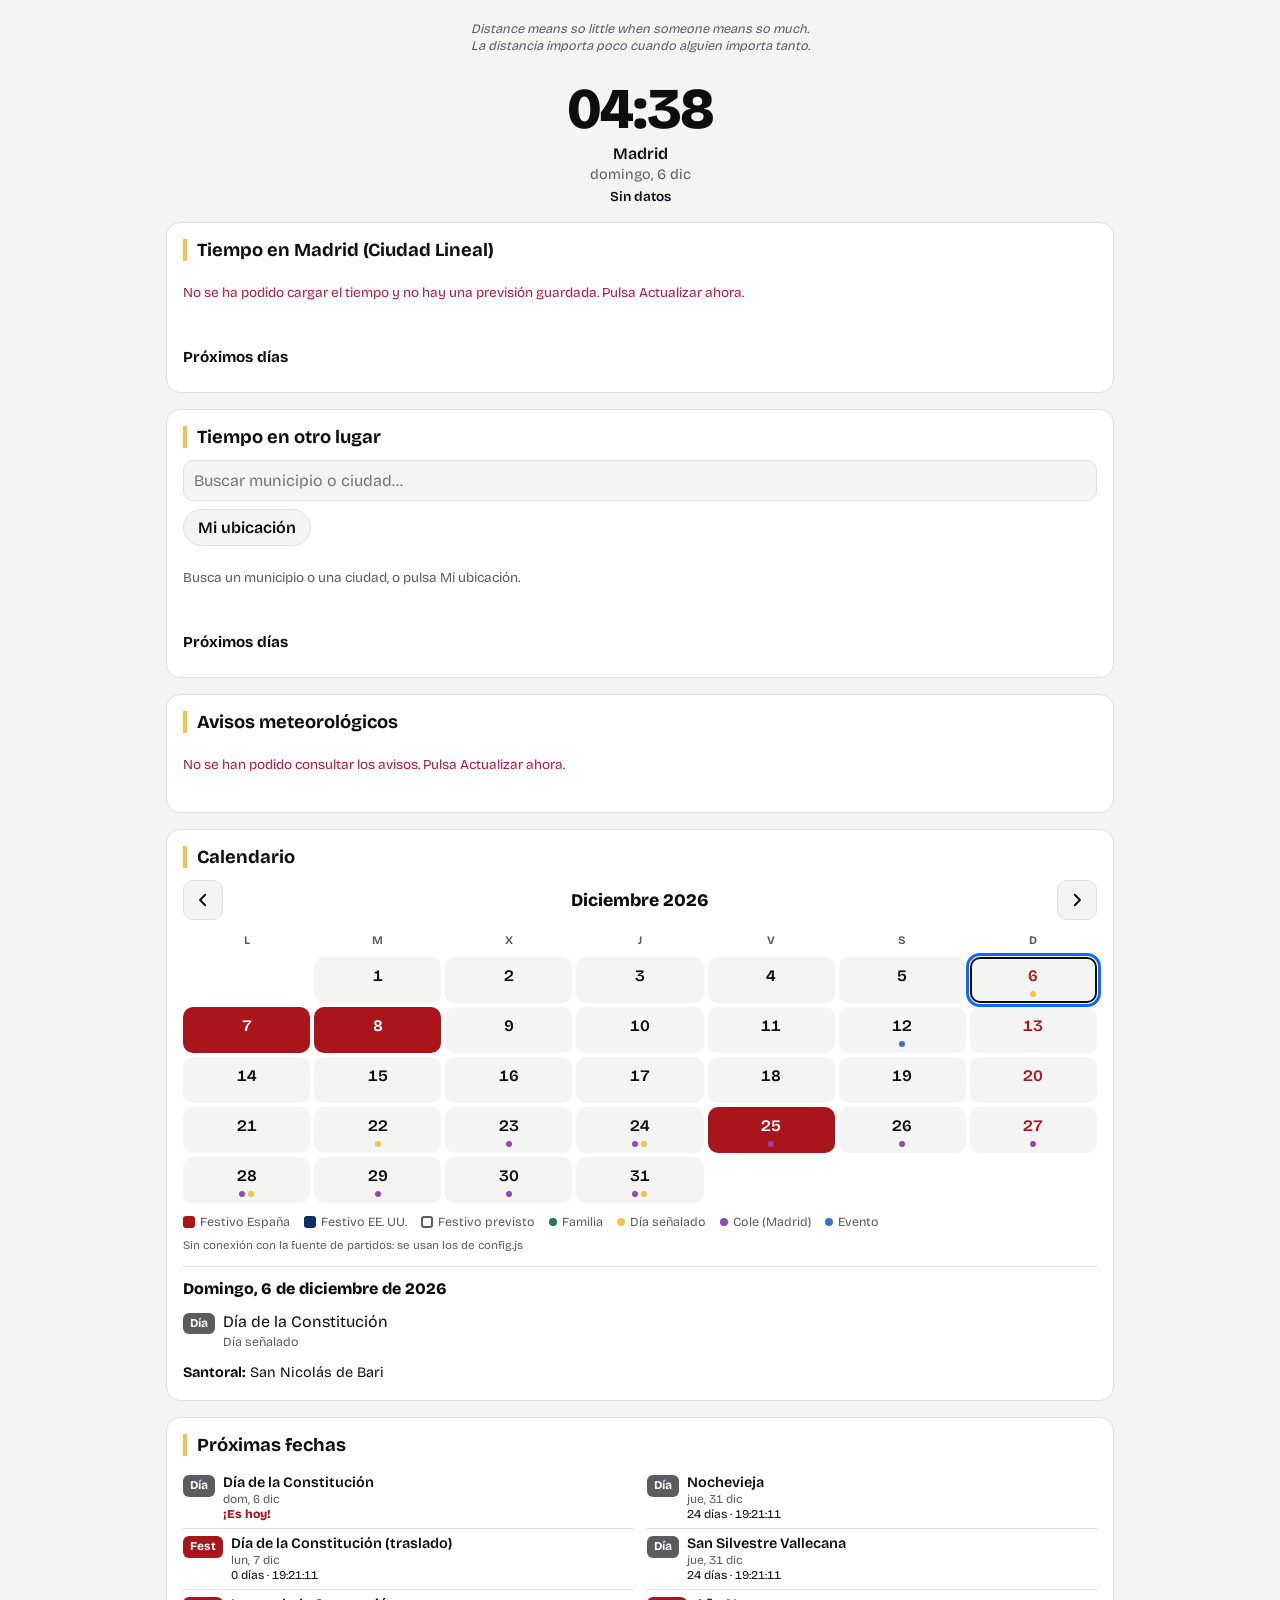
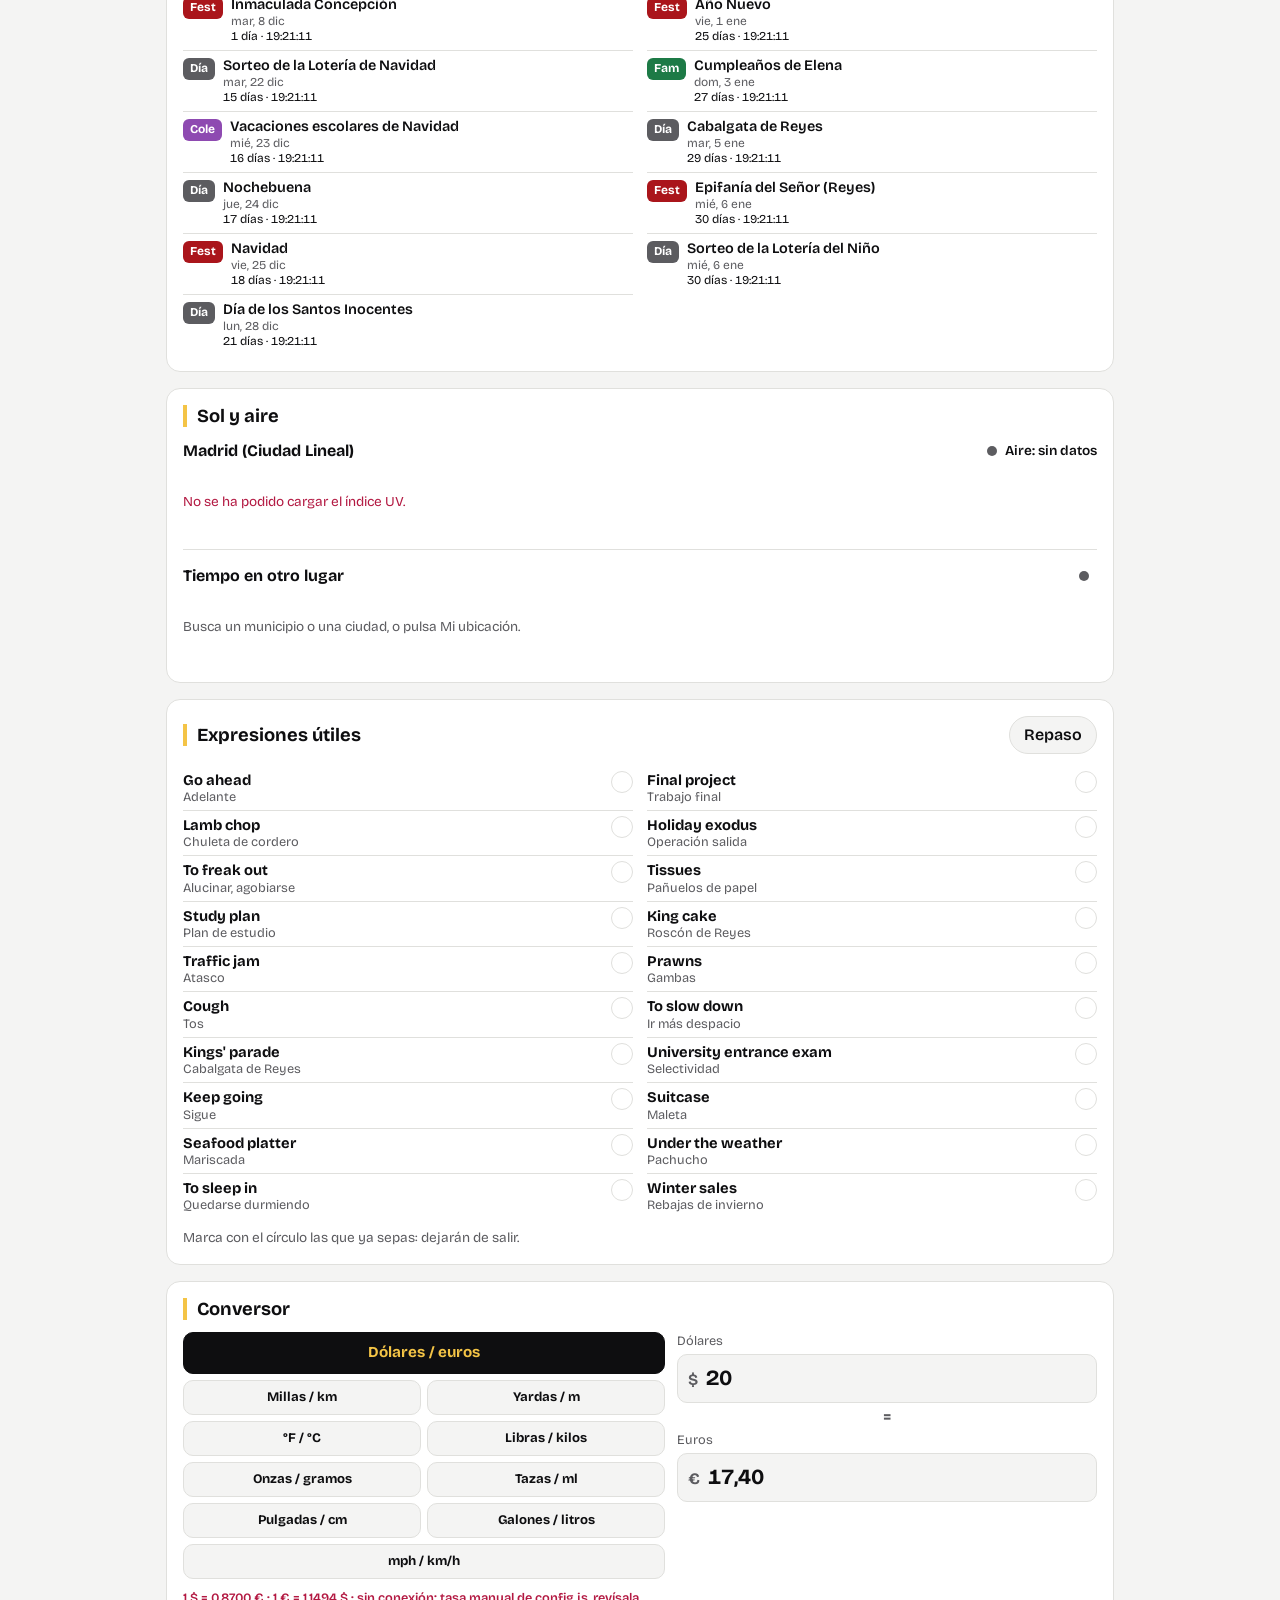
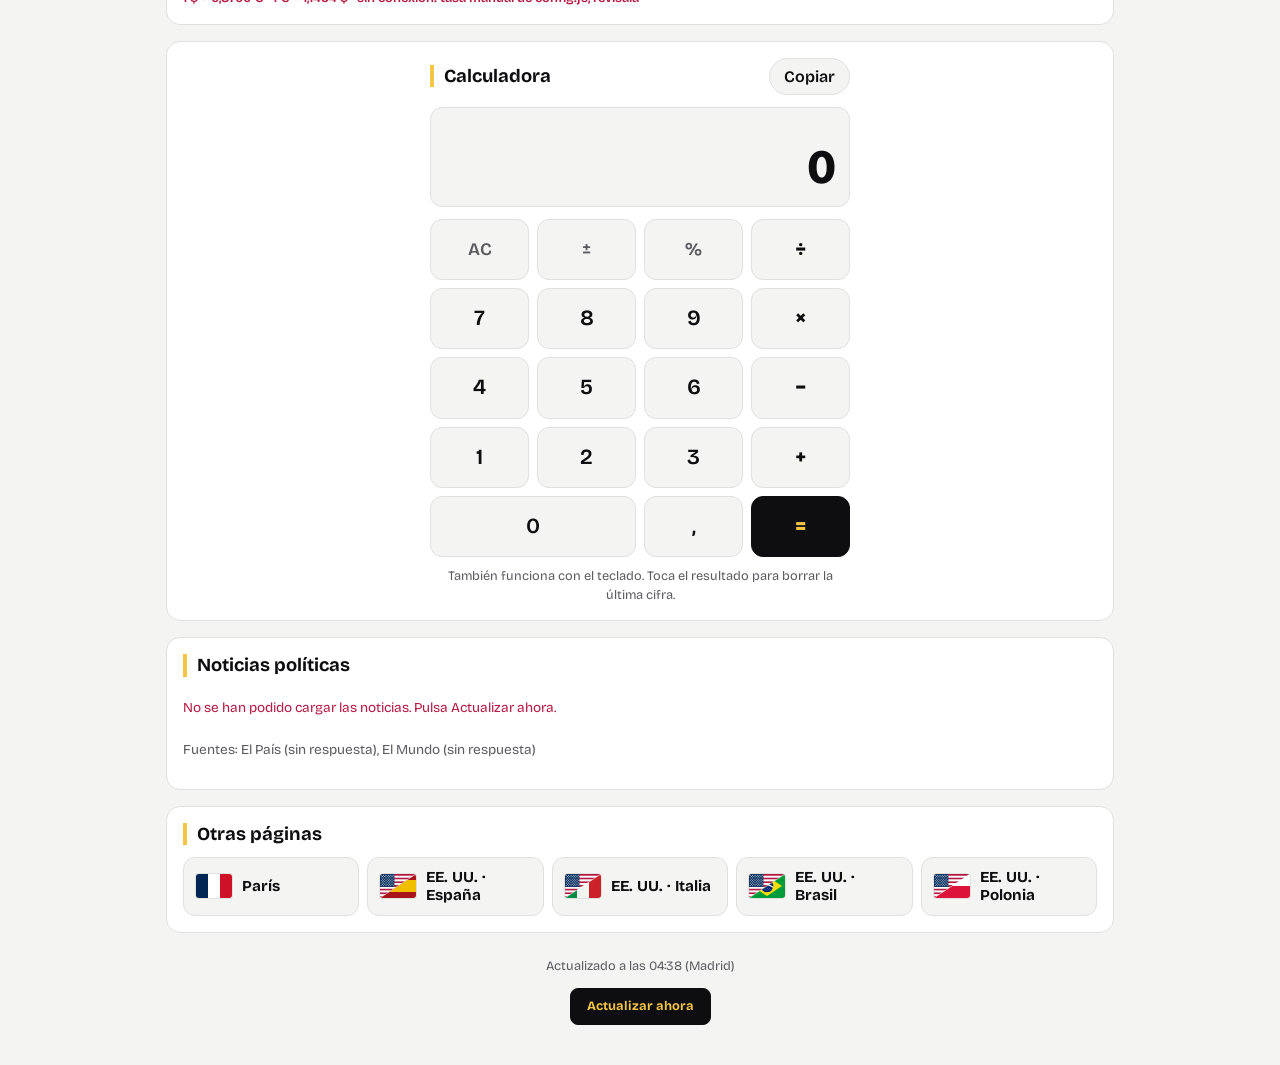
==== inicio/inicio-espana/index.html @ b89c776b "Add files via upload" ====
<!DOCTYPE html>
<html lang="es">
<head>
<meta charset="utf-8">
<meta name="viewport" content="width=device-width, initial-scale=1, viewport-fit=cover">
<meta name="robots" content="noindex, nofollow">
<meta name="theme-color" content="#0e0e10">
<title>Inicio</title>
<link rel="preconnect" href="https://fonts.googleapis.com">
<link rel="preconnect" href="https://fonts.gstatic.com" crossorigin="">
<link href="https://fonts.googleapis.com/css2?family=Bricolage+Grotesque:opsz,wght@12..96,400;12..96,600;12..96,800&amp;display=swap" rel="stylesheet">
<link rel="stylesheet" href="../apartados/base.css">
</head>
<body>
<!-- Apartados de esta página, en el orden en que se ven. Añadir uno = añadir una línea; quitarlo = borrarla.
     Disponibles: frase, relojes, tiempo, tiempo-buscador, avisos, calendario, proximas-fechas,
     conversor, sol-aire, expresiones, noticias, pie, aviso-dia. Todo lo demás se configura en config.js. -->
<main>
  <div data-apartado="frase"></div>
  <div data-apartado="relojes"></div>
  <div data-apartado="tiempo"></div>
  <div data-apartado="tiempo-buscador"></div>
  <div data-apartado="avisos"></div>
  <div data-apartado="calendario"></div>
  <div data-apartado="proximas-fechas"></div>
  <div data-apartado="sol-aire"></div>
  <div data-apartado="expresiones"></div>
  <div data-apartado="conversor"></div>
  <div data-apartado="calculadora"></div>
  <div data-apartado="noticias"></div>
  <div data-apartado="acceso-resto"></div>
  <div data-apartado="pie"></div>
</main>
<div data-apartado="aviso-dia"></div>

<script src="config.js"></script>
<script src="../apartados/cargador.js"></script>
</body>
</html>
---- inicio/apartados/base.css ----
/* BASE: estilos comunes a todas las páginas
   Colores (claro y oscuro), tipografía, tarjetas, chips, etiquetas y estados.
   Cada apartado trae su propio CSS en modulos/<nombre>.css. */

:root {
  --paper: #f4f4f3;
  --surface: #ffffff;
  --ink: #0e0e10;
  --muted: #5c5c60;
  --line: #e0e0dd;
  /* Colores Ogemaw: dorado, gris y negro */
  --t-max: #c2410c;
  --t-min: #1d5fc4;
  --oh-gold: #f4c446;
  --oh-grey: #4c4c4e;
  --oh-black: #0e0e10;
  --oh-on-accent: #f4c446;     /* texto sobre fondo de acento */
  --oh-accent-bg: #0e0e10;     /* fondo de acento */
  --es-red: #aa151b;
  --c-pais: #aa151b;          /* se ajusta desde la bandera del país en config.js */
  --c-usa: #0a3161;
  --es-yellow: #f1bf00;
  --deep-blue: #0a3161;
  --warn: #b31942;
  --ok: #1d7a46;
  --mid: #a76a00;
  --focus: #0a6cff;
  --alert-bg: #fff1f2;
  --cloud: #aab3c5;
  --sun: #f2a900;
  --rain: #2f7de1;
  --snow: #7fa7ff;
  box-sizing: border-box;
  padding-top: env(safe-area-inset-top, 0px);
  padding-bottom: env(safe-area-inset-bottom, 0px);
  color-scheme: light dark;
}
@media (prefers-color-scheme: dark) {
  :root:not([data-theme="light"]) {
    --paper: #161618;
    --surface: #232325;
    --ink: #f2f2f2;
    --muted: #a3a3a8;
    --line: #3a3a3d;
    --oh-on-accent: #0e0e10;
    --oh-accent-bg: #f4c446;
    --t-max: #ff9466;
    --t-min: #7fb2ff;
    --ok: #4cc283;
    --mid: #e0a43a;
    --alert-bg: #3a1a20;
    --cloud: #8590a6;
    --c-usa: #2f5fa8;
  }
}
*, *::before, *::after { box-sizing: inherit; }
html { scroll-padding-top: env(safe-area-inset-top, 0px); }
body {
  margin: 0;
  background: var(--paper);
  color: var(--ink);
  font-family: "Bricolage Grotesque", -apple-system, "Segoe UI", Roboto, Helvetica, Arial, sans-serif;
  font-size: 16px;
  line-height: 1.45;
  -webkit-text-size-adjust: 100%;
}
main { max-width: 980px; margin: 0 auto; padding: 20px 16px 40px; }
h1 { font-size: 1rem; font-weight: 600; color: var(--muted); margin: 0 0 14px; text-align: center; }
h2 { font-size: 1.15rem; font-weight: 700; margin: 0 0 12px; padding-left: 10px; border-left: 4px solid var(--oh-gold); line-height: 1.2; }
.card {
  margin-top: 16px;
  background: var(--surface);
  border: 1px solid var(--line);
  border-radius: 14px;
  padding: 16px;
}
.muted { color: var(--muted); }
.small { font-size: 0.85rem; }
.num { font-variant-numeric: tabular-nums; }

.news-tabs { display: flex; gap: 6px; margin-bottom: 10px; }
.news-tabs[hidden] { display: none; }
.dot { width: 10px; height: 10px; border-radius: 50%; background: var(--muted); flex: none; }

.chip {
  font: inherit; font-weight: 600; color: var(--ink); background: var(--paper);
  border: 1px solid var(--line); border-radius: 999px; padding: 6px 14px; cursor: pointer;
}
.status { font-size: 0.85rem; color: var(--muted); padding: 8px 0; }
.status.warn { color: var(--warn); }
.chip[aria-pressed="true"] { background: var(--oh-accent-bg); border-color: var(--oh-accent-bg); color: var(--oh-on-accent); }

.tag { font-size: 0.75rem; font-weight: 700; border-radius: 6px; padding: 2px 7px; color: #ffffff; min-width: 2.6em; text-align: center; }
.tag.Fest { background: var(--c-pais); }
.tag.FestU { background: var(--c-usa); }
.tag.Dia { background: var(--muted); }
.tag.Fam { background: var(--ok); }
.tag.Evt { background: #3c6fd1; }
.tag.Esc { background: #8e4ab1; }

button:focus-visible { outline: 2px solid var(--focus); outline-offset: 2px; }

@media (max-width: 520px) {
  main { padding: 14px 10px 32px; }
  .card { padding: 14px 12px; }
}
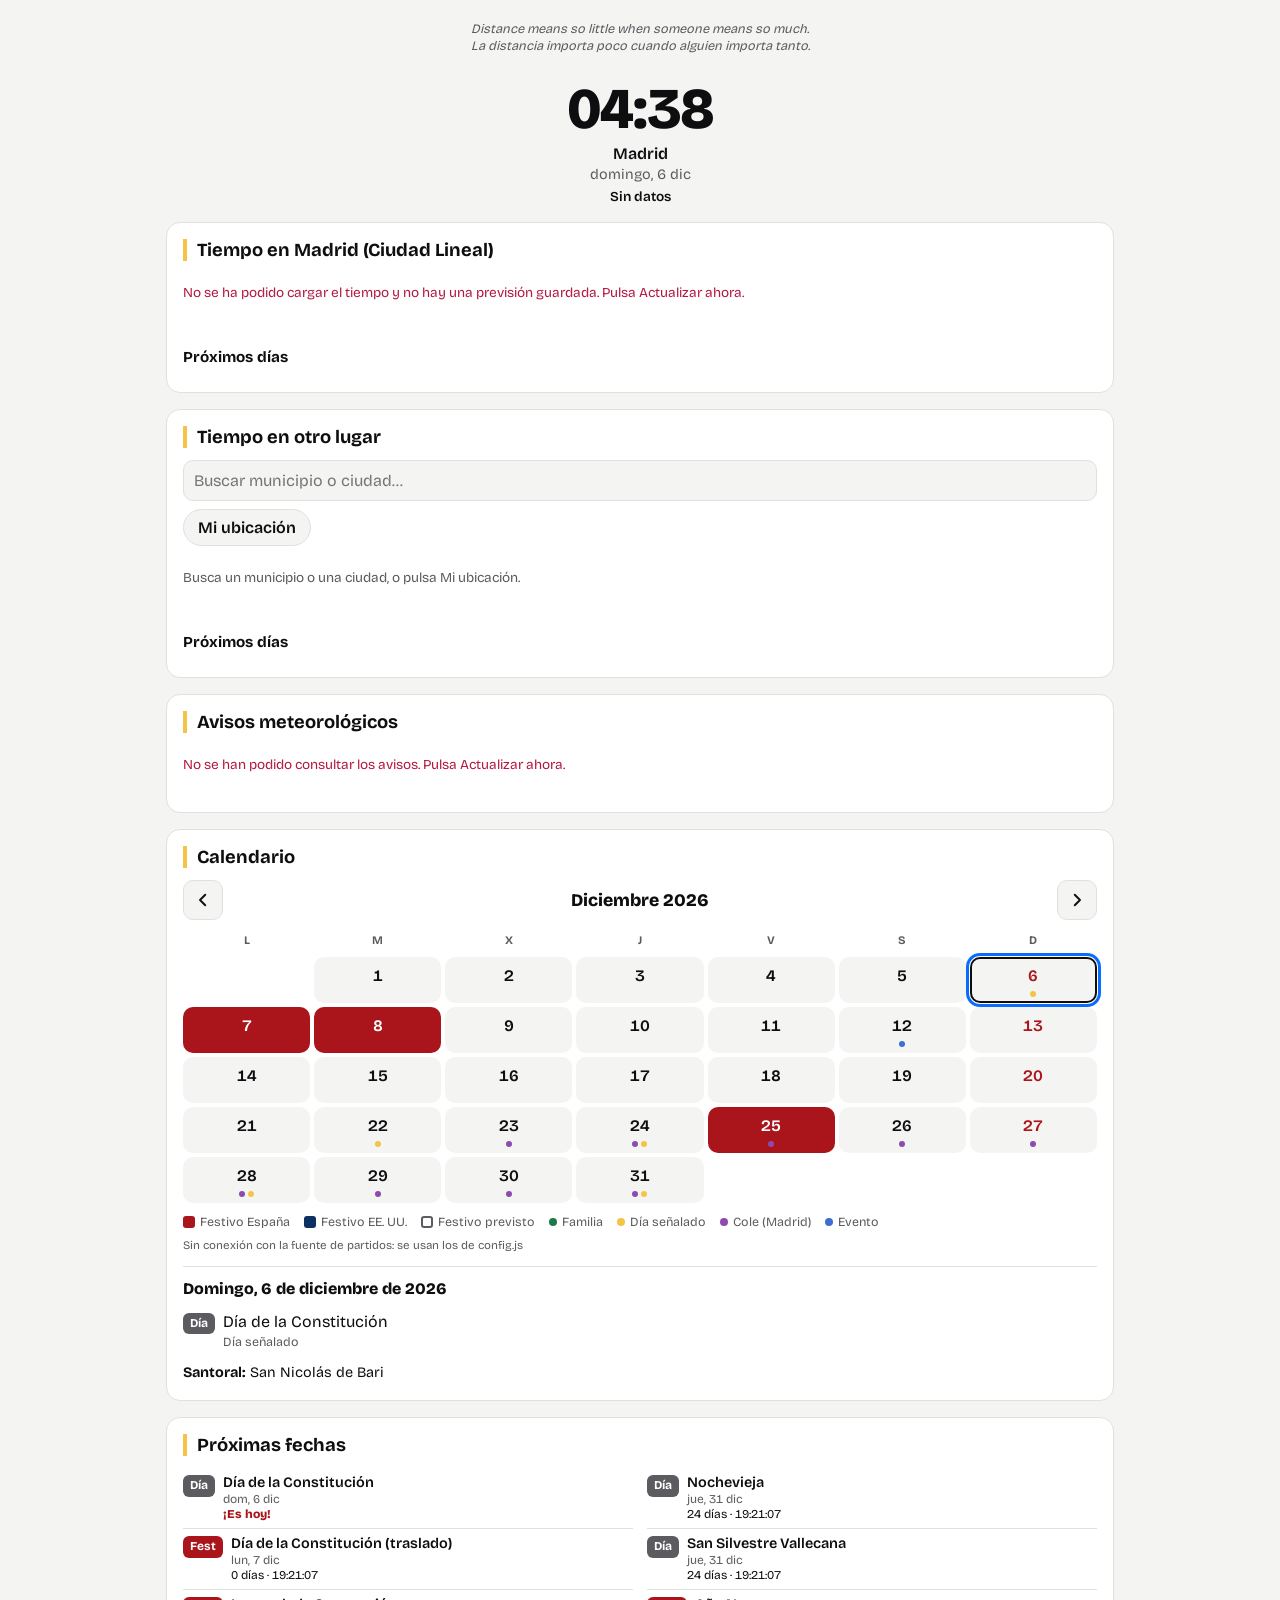
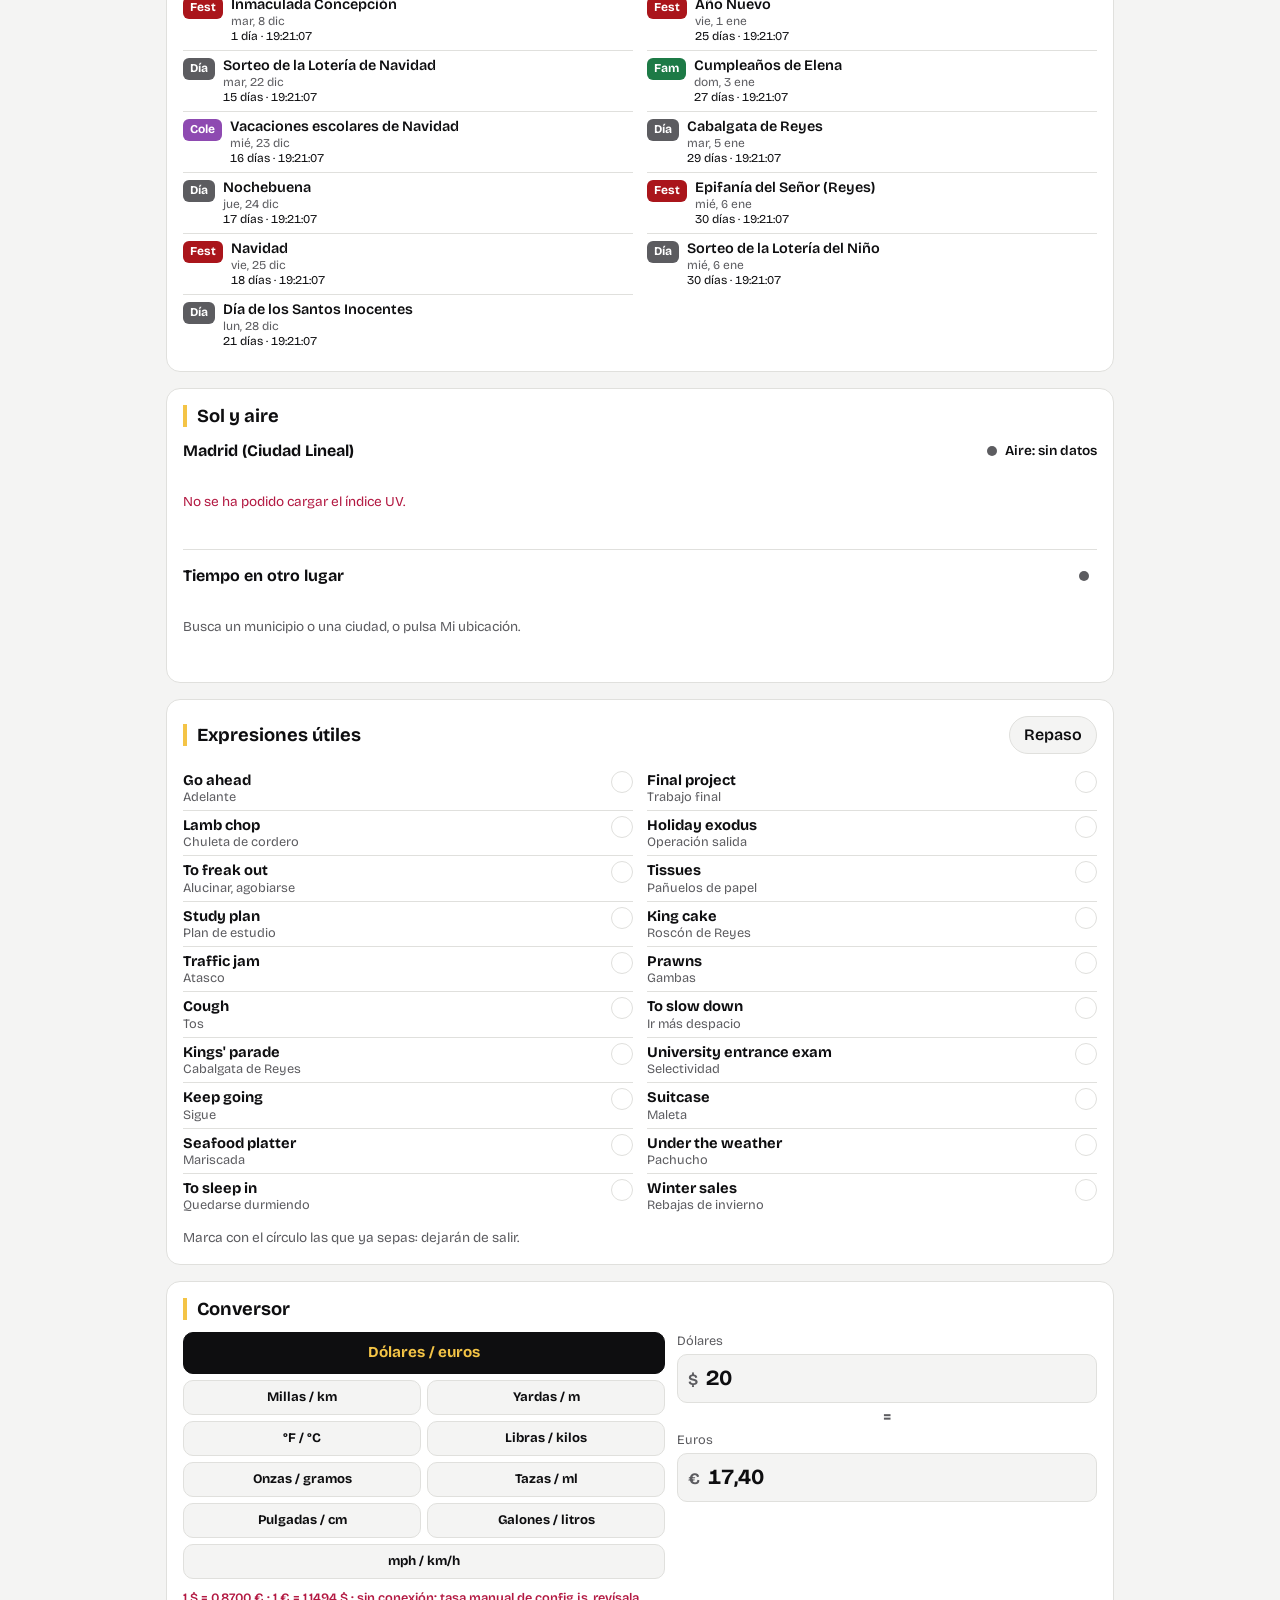
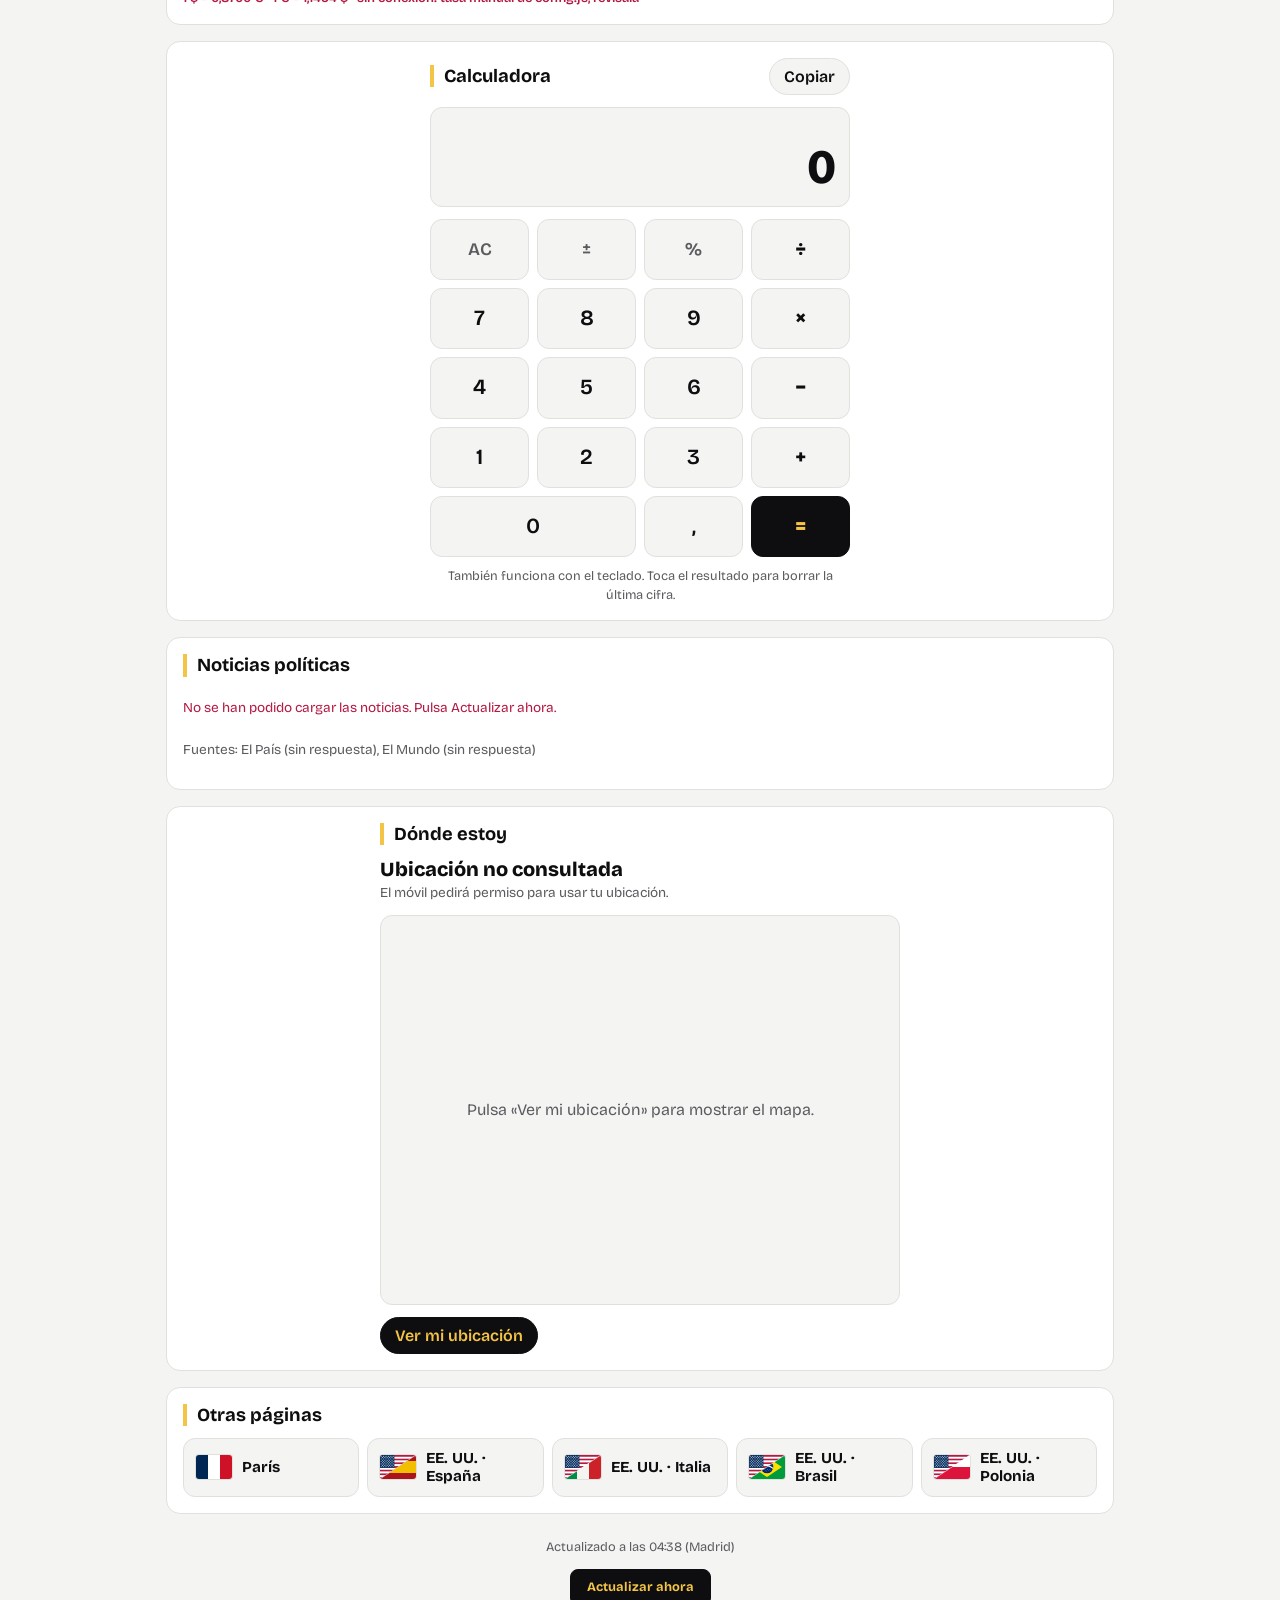
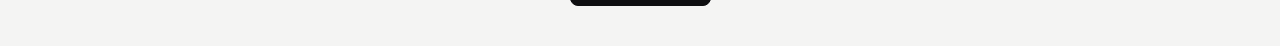
==== commit 1a9fc496: "Add files via upload" ====
--- a/inicio/inicio-espana/index.html
+++ b/inicio/inicio-espana/index.html
@@ -28,6 +28,7 @@
   <div data-apartado="conversor"></div>
   <div data-apartado="calculadora"></div>
   <div data-apartado="noticias"></div>
+ <div data-apartado="mapa"></div>
   <div data-apartado="acceso-resto"></div>
   <div data-apartado="pie"></div>
 </main>
